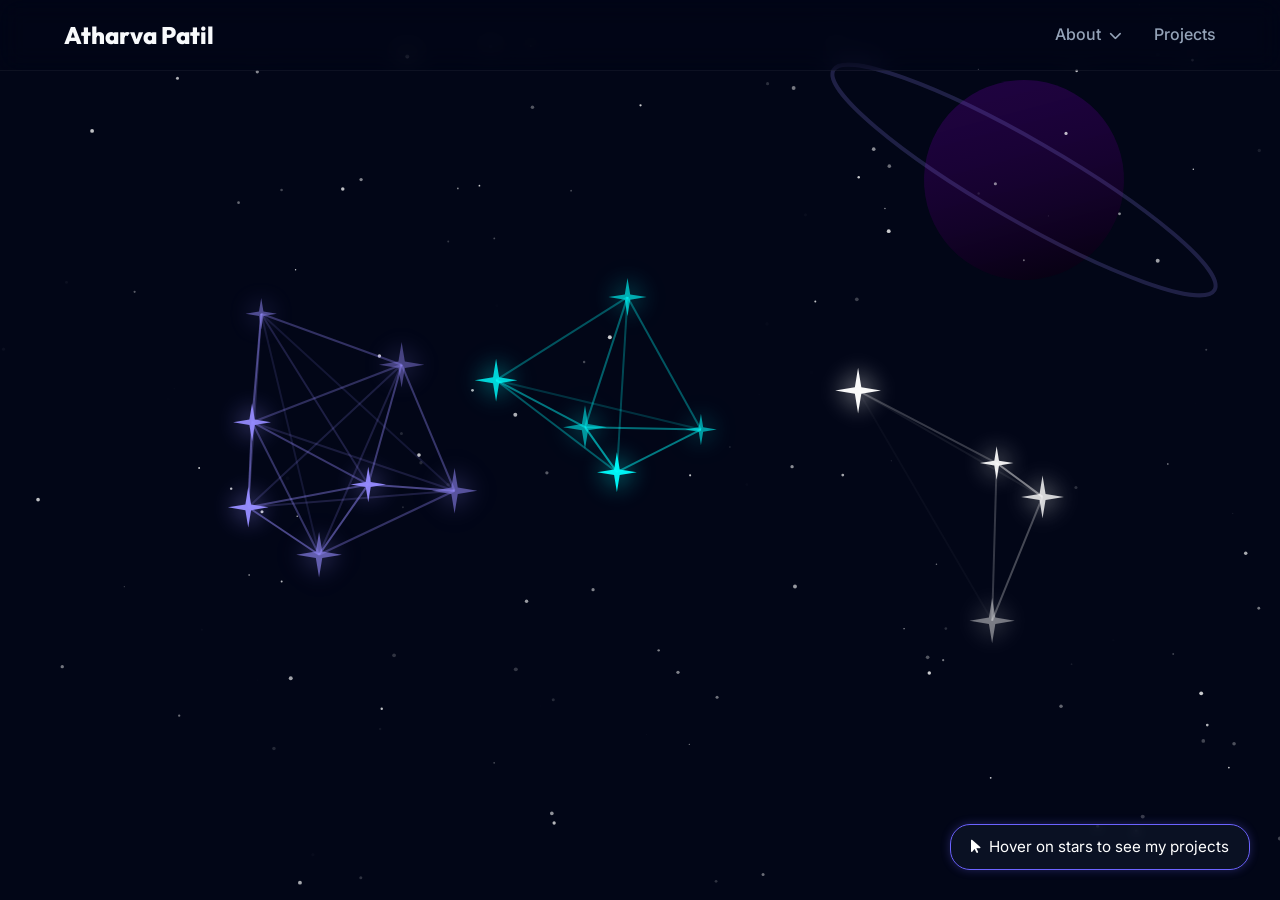
==== index.html @ 815e56b1 "Fix bfcache warp displacement and remove canvas tap highlight" ====
<!DOCTYPE html>
<html lang="en">
<head>
    <meta charset="UTF-8">
    <meta name="viewport" content="width=device-width, initial-scale=1.0">
    <title>All Projects | Atharva Patil</title>
    <link rel="stylesheet" href="style.css">
    <link rel="preconnect" href="https://fonts.googleapis.com">
    <link rel="preconnect" href="https://fonts.gstatic.com" crossorigin>
    <link href="https://fonts.googleapis.com/css2?family=Inter:wght@300;400;500;600&family=Outfit:wght@400;600;700;800&display=swap" rel="stylesheet">
    <link rel="stylesheet" href="https://cdnjs.cloudflare.com/ajax/libs/font-awesome/6.4.0/css/all.min.css">
</head>
<body style="overflow: hidden;">
    <nav class="navbar scrolled">
        <div class="logo"><a href="about.html" style="color:inherit; text-decoration:none;">Atharva Patil</a></div>
        <ul class="nav-links">
            <li class="dropdown">
                <a href="about.html" class="dropbtn">About <i class="fas fa-chevron-down" style="font-size: 0.8em; margin-left: 4px;"></i></a>
                <div class="dropdown-content">
                    <a href="about.html#experience">Experience</a>
                    <a href="about.html#skills">Skills</a>
                    <a href="about.html#contact">Contact</a>
                </div>
            </li>
            <li><a href="index.html" class="highlight">Projects</a></li>
        </ul>
    </nav>

    <section id="constellation-section" style="position: relative; width: 100vw; height: 100vh; overflow: hidden; display: flex; flex-direction: column; justify-content: center; align-items: center; background: linear-gradient(rgba(2, 6, 23, 0.93), rgba(2, 6, 23, 0.98)), url('https://www.nasa.gov/wp-content/uploads/2023/03/main_image_star-forming_region_carina_nircam_final-5mb.jpg') no-repeat center center / cover;">
        <!-- Container has pointer-events: none so it doesn't block canvas hovers -->
        <div class="container" style="position: absolute; top: 120px; left: 0; width: 100%; z-index: 10; text-align: center; pointer-events: none;">
            <h2 class="section-title reveal" style="margin-bottom: 0.5rem; justify-content: center;">Project Universe</h2>
            
            <div class="projects-filter reveal" style="margin-top: 1rem; margin-bottom: 2rem; display: flex; gap: 1rem; flex-wrap: wrap; justify-content: center; pointer-events: auto;">
                <button class="filter-btn active" data-filter="all" style="padding: 0.5rem 1rem; border-radius: 20px; background: var(--primary); border: none; color: white; cursor: pointer; font-family: 'Inter'; font-weight: 600;">All</button>
                <button class="filter-btn" data-filter="AI/ML" style="padding: 0.5rem 1rem; border-radius: 20px; background: var(--glass-bg); border: 1px solid var(--glass-border); color: var(--text-muted); cursor: pointer; font-family: 'Inter'; font-weight: 500;">AI/ML</button>
                <button class="filter-btn" data-filter="Data Analytics" style="padding: 0.5rem 1rem; border-radius: 20px; background: var(--glass-bg); border: 1px solid var(--glass-border); color: var(--text-muted); cursor: pointer; font-family: 'Inter'; font-weight: 500;">Data Analytics</button>
                <button class="filter-btn" data-filter="Cloud/Full-Stack" style="padding: 0.5rem 1rem; border-radius: 20px; background: var(--glass-bg); border: 1px solid var(--glass-border); color: var(--text-muted); cursor: pointer; font-family: 'Inter'; font-weight: 500;">Cloud/Full-Stack</button>
            </div>
        </div>

        <canvas id="constellationCanvas" style="position: absolute; top: 0; left: 0; width: 100%; height: 100%; cursor: crosshair; user-select: none; -webkit-user-select: none; -webkit-tap-highlight-color: transparent; outline: none;"></canvas>
        
        <div id="star-tooltip" style="position: absolute; pointer-events: none; opacity: 0; transition: opacity 0.3s; z-index: 100; transform: translate(20px, -20px);">
        <div class="glass-card" style="padding: 1rem; border-radius: 12px; width: 280px; background: rgba(15, 23, 42, 0.9); box-shadow: 0 10px 40px rgba(0,0,0,0.8); border-color: rgba(255,255,255,0.1);">
            <img id="tooltip-image" src="" alt="Project Preview" style="width: 100%; height: 130px; object-fit: cover; border-radius: 8px; margin-bottom: 0.75rem; display: none; border: 1px solid rgba(255,255,255,0.1);">
            <h4 id="tooltip-title" style="margin-bottom: 0.25rem; font-size: 1.1rem; line-height: 1.2; text-shadow: 0 2px 4px rgba(0,0,0,0.5);">Project Title</h4>
            <span id="tooltip-category" style="font-size: 0.8rem; color: var(--secondary); font-weight: 600; display: block; margin-bottom: 0.5rem; text-transform: uppercase; letter-spacing: 0.5px;">Category</span>
            <p id="tooltip-desc" style="font-size: 0.85rem; color: var(--text-muted); line-height: 1.4; display: -webkit-box; -webkit-line-clamp: 3; -webkit-box-orient: vertical; overflow: hidden;">Description goes here...</p>
        </div>
    </div>     <!-- Hover Hint -->
        <div style="position: absolute; bottom: 30px; right: 30px; z-index: 100; pointer-events: none; color: white; font-family: 'Inter', sans-serif; font-size: 0.95rem; display: flex; align-items: center; gap: 8px; background: rgba(15, 23, 42, 0.7); padding: 10px 20px; border-radius: 20px; border: 1px solid var(--primary); backdrop-filter: blur(4px); box-shadow: 0 0 10px rgba(108, 99, 255, 0.3);">
            <i class="fas fa-mouse-pointer"></i> Hover on stars to see my projects
        </div>
    </section>

    <script src="data.js"></script>
    <script src="constellation.js"></script>
    <script src="projects.js"></script>
</body>
</html>
---- style.css ----
:root {
    --bg-dark: #020617;
    --bg-light: #0f172a;
    --primary: #6C63FF;
    --primary-glow: rgba(108, 99, 255, 0.5);
    --secondary: #00FFFF;
    --text-main: #f8fafc;
    --text-muted: #94a3b8;
    --glass-bg: rgba(30, 41, 59, 0.4);
    --glass-border: rgba(255, 255, 255, 0.05);
    --transition: all 0.3s cubic-bezier(0.4, 0, 0.2, 1);
}

* {
    margin: 0;
    padding: 0;
    box-sizing: border-box;
}

html {
    scroll-behavior: smooth;
}

body {
    font-family: 'Inter', sans-serif;
    background-color: var(--bg-dark);
    color: var(--text-main);
    line-height: 1.6;
    overflow-x: hidden;
}

h1, h2, h3, h4 {
    font-family: 'Outfit', sans-serif;
}

.container {
    max-width: 1200px;
    margin: 0 auto;
    padding: 0 2rem;
}

/* Glassmorphism utility */
.glass-card {
    background: var(--glass-bg);
    backdrop-filter: blur(12px);
    -webkit-backdrop-filter: blur(12px);
    border: 1px solid var(--glass-border);
    border-radius: 16px;
    padding: 2rem;
    transition: var(--transition);
}

.glass-card:hover {
    transform: translateY(-5px);
    border-color: rgba(108, 99, 255, 0.3);
    box-shadow: 0 10px 30px -10px var(--primary-glow);
}

/* Buttons */
.btn-primary, .btn-secondary {
    display: inline-flex;
    align-items: center;
    gap: 0.5rem;
    padding: 0.75rem 1.5rem;
    border-radius: 8px;
    font-weight: 600;
    text-decoration: none;
    transition: var(--transition);
    cursor: pointer;
    border: none;
    font-size: 1rem;
    font-family: 'Inter', sans-serif;
}

.btn-primary {
    background: var(--primary);
    color: white;
    box-shadow: 0 4px 14px 0 var(--primary-glow);
}

.btn-primary:hover {
    background: #5b54db;
    transform: translateY(-2px);
    box-shadow: 0 6px 20px rgba(108, 99, 255, 0.6);
}

.btn-secondary {
    background: transparent;
    color: var(--text-main);
    border: 1px solid var(--glass-border);
}

.btn-secondary:hover {
    border-color: var(--primary);
    color: var(--primary);
}

/* Typography highlights */
.highlight {
    color: var(--primary);
}

/* Navbar */
.navbar {
    position: fixed;
    top: 0;
    width: 100%;
    padding: 1.5rem 5%;
    display: flex;
    justify-content: space-between;
    align-items: center;
    z-index: 1000;
    transition: var(--transition);
}

.navbar.scrolled {
    padding: 1rem 5%;
    background: rgba(2, 6, 23, 0.1);
    backdrop-filter: blur(12px);
    -webkit-backdrop-filter: blur(12px);
    border-bottom: 1px solid var(--glass-border);
}

.logo {
    font-family: 'Outfit', sans-serif;
    font-size: 1.5rem;
    font-weight: 800;
}

.logo span {
    color: var(--primary);
}

.nav-links {
    display: flex;
    list-style: none;
    gap: 2rem;
    align-items: center;
}

.nav-links a {
    color: var(--text-muted);
    text-decoration: none;
    font-weight: 500;
    transition: var(--transition);
}

.nav-links a:hover {
    color: var(--primary);
}

/* Dropdown */
.dropdown {
    position: relative;
    display: inline-block;
}

.dropdown-content {
    display: none;
    position: absolute;
    background: var(--bg-dark);
    backdrop-filter: blur(12px);
    border: 1px solid var(--glass-border);
    min-width: 150px;
    box-shadow: 0px 8px 16px 0px rgba(0,0,0,0.5);
    z-index: 1001;
    border-radius: 8px;
    top: 100%;
    left: 0;
    overflow: hidden;
}

.dropdown-content a {
    color: var(--text-muted);
    padding: 12px 16px;
    text-decoration: none;
    display: block;
    transition: var(--transition);
}

.dropdown-content a:hover {
    background-color: rgba(255, 255, 255, 0.05);
    color: var(--primary);
}

.dropdown:hover .dropdown-content {
    display: block;
}

.hamburger {
    display: none;
    font-size: 1.5rem;
    cursor: pointer;
}

/* Hero Section */
.hero {
    min-height: 80vh;
    display: flex;
    align-items: center;
    padding: 0 5%;
    position: relative;
    background-image: url('assets/hero-bg.png');
    background-size: cover;
    background-position: center;
}

/* Gradient overlay for readability */
.hero::before {
    content: '';
    position: absolute;
    inset: 0;
    background: linear-gradient(90deg, var(--bg-dark) 0%, rgba(2,6,23,0.7) 100%);
    z-index: 1;
}

.hero-content {
    position: relative;
    z-index: 2;
    max-width: 800px;
}

.hero h1 {
    font-size: clamp(3rem, 5vw, 5rem);
    line-height: 1.1;
    margin-bottom: 1rem;
}

.hero h2 {
    font-size: clamp(1.5rem, 3vw, 2.5rem);
    color: var(--text-muted);
    margin-bottom: 1.5rem;
    height: 3rem; /* Prevents layout shift during typing */
}

.cursor {
    display: inline-block;
    width: 3px;
    background-color: var(--primary);
    animation: blink 1s infinite;
    margin-left: 5px;
}

@keyframes blink {
    0%, 100% { opacity: 1; }
    50% { opacity: 0; }
}

.hero p {
    font-size: 1.1rem;
    color: var(--text-muted);
    max-width: 600px;
    margin-bottom: 2rem;
}

.social-links {
    display: flex;
    gap: 1.5rem;
    margin-bottom: 2.5rem;
}

.social-links a {
    color: var(--text-muted);
    font-size: 1.5rem;
    transition: var(--transition);
}

.social-links a:hover {
    color: var(--primary);
    transform: translateY(-3px);
}

/* Sections Global */
section {
    padding: 100px 0;
}

.section-title {
    font-size: 2.5rem;
    margin-bottom: 3rem;
    display: flex;
    align-items: center;
    gap: 1rem;
}

.section-title::after {
    content: '';
    height: 1px;
    flex: 1;
    background: var(--glass-border);
}

/* About Section */
.about-section {
    padding-top: 40px;
}

.about-grid {
    display: grid;
    grid-template-columns: 1fr 1fr;
    gap: 4rem;
    align-items: center;
}

.about-text p {
    color: var(--text-muted);
    font-size: 1.1rem;
    margin-bottom: 2rem;
}

.contact-info p {
    margin-bottom: 0.5rem;
    display: flex;
    align-items: center;
    gap: 0.75rem;
    color: var(--text-main);
}

.contact-info i {
    color: var(--primary);
}

.education-cards {
    display: flex;
    flex-direction: column;
    gap: 1.5rem;
}

.education-card h3 {
    margin: 1rem 0 0.5rem;
    color: var(--secondary);
}

.edu-icon {
    font-size: 2rem;
    color: var(--primary);
}

.institution {
    font-weight: 600;
}

.date, .gpa, .minor {
    color: var(--text-muted);
    font-size: 0.9rem;
    margin-top: 0.25rem;
}

/* Experience Timeline */
.timeline {
    position: relative;
    max-width: 800px;
    margin: 0 auto;
}

.timeline::before {
    content: '';
    position: absolute;
    left: 20px;
    top: 0;
    height: 100%;
    width: 2px;
    background: var(--glass-border);
}

.timeline-item {
    position: relative;
    margin-bottom: 3rem;
    padding-left: 60px;
}

.timeline-dot {
    position: absolute;
    left: 15px;
    top: 30px;
    width: 12px;
    height: 12px;
    border-radius: 50%;
    background: var(--primary);
    box-shadow: 0 0 10px var(--primary);
}

.timeline-content h3 {
    font-size: 1.5rem;
    color: var(--text-main);
}

.timeline-content h4 {
    font-size: 1.1rem;
    color: var(--secondary);
    margin-bottom: 0.5rem;
}

.timeline-content .date {
    display: inline-block;
    padding: 0.25rem 0.75rem;
    background: rgba(255,255,255,0.05);
    border-radius: 20px;
    font-size: 0.85rem;
    margin-bottom: 1rem;
}

.timeline-content ul {
    margin-left: 1.2rem;
    color: var(--text-muted);
    margin-bottom: 1.5rem;
}

.timeline-content li {
    margin-bottom: 0.5rem;
}

.tech-stack {
    display: flex;
    gap: 0.5rem;
    flex-wrap: wrap;
}

.tech-stack span {
    font-size: 0.8rem;
    padding: 0.25rem 0.75rem;
    border-radius: 4px;
    background: rgba(108, 99, 255, 0.1);
    color: var(--secondary);
    border: 1px solid rgba(108, 99, 255, 0.2);
}

/* Projects Grid */
.projects-grid {
    display: grid;
    grid-template-columns: repeat(auto-fit, minmax(300px, 1fr));
    gap: 2rem;
}

.project-card {
    display: flex;
    flex-direction: column;
    justify-content: space-between;
}

.project-header {
    display: flex;
    justify-content: space-between;
    align-items: center;
    margin-bottom: 1.5rem;
}

.project-icon {
    font-size: 2.5rem;
    color: var(--primary);
}

.project-links a {
    color: var(--text-main);
    font-size: 1.2rem;
    transition: var(--transition);
}

.project-links a:hover {
    color: var(--primary);
}

.project-content h3 {
    margin-bottom: 1rem;
    font-size: 1.3rem;
}

.project-content p {
    color: var(--text-muted);
    font-size: 0.95rem;
    margin-bottom: 1.5rem;
}

/* Skills */
.skills-grid {
    display: grid;
    grid-template-columns: repeat(auto-fit, minmax(250px, 1fr));
    gap: 2rem;
}

.skill-category {
    text-align: center;
}

.skill-icon {
    font-size: 2.5rem;
    color: var(--secondary);
    margin-bottom: 1rem;
}

.skill-category h3 {
    margin-bottom: 1.5rem;
}

.tech-stack.wrap {
    justify-content: center;
    gap: 0.75rem;
}

/* Contact */
.contact-section {
    padding-bottom: 150px;
}

.contact-card {
    text-align: center;
    padding: 4rem 2rem;
    background: linear-gradient(135deg, var(--glass-bg), rgba(108, 99, 255, 0.05));
}

.contact-card h2 {
    font-size: 2.5rem;
    margin-bottom: 1rem;
}

.contact-card p {
    color: var(--text-muted);
    max-width: 600px;
    margin: 0 auto 2.5rem;
}

.contact-buttons {
    display: flex;
    justify-content: center;
    gap: 1rem;
    flex-wrap: wrap;
}

/* Footer */
footer {
    text-align: center;
    padding: 2rem;
    border-top: 1px solid var(--glass-border);
    color: var(--text-muted);
    font-size: 0.9rem;
}

/* Animations */
.reveal {
    opacity: 0;
    transform: translateY(30px);
    transition: all 0.8s ease-out;
}

.reveal.active {
    opacity: 1;
    transform: translateY(0);
}

/* Media Queries */
@media (max-width: 768px) {
    .nav-links {
        display: none; /* simple mobile menu hiding for now */
    }
    .hamburger {
        display: block;
    }
    .about-grid {
        grid-template-columns: 1fr;
    }
    .hero h1 {
        font-size: 2.5rem;
    }
    .hero h2 {
        font-size: 1.2rem;
    }
    .timeline::before {
        left: 0;
    }
    .timeline-dot {
        left: -5px;
    }
    .timeline-item {
        padding-left: 30px;
    }
}
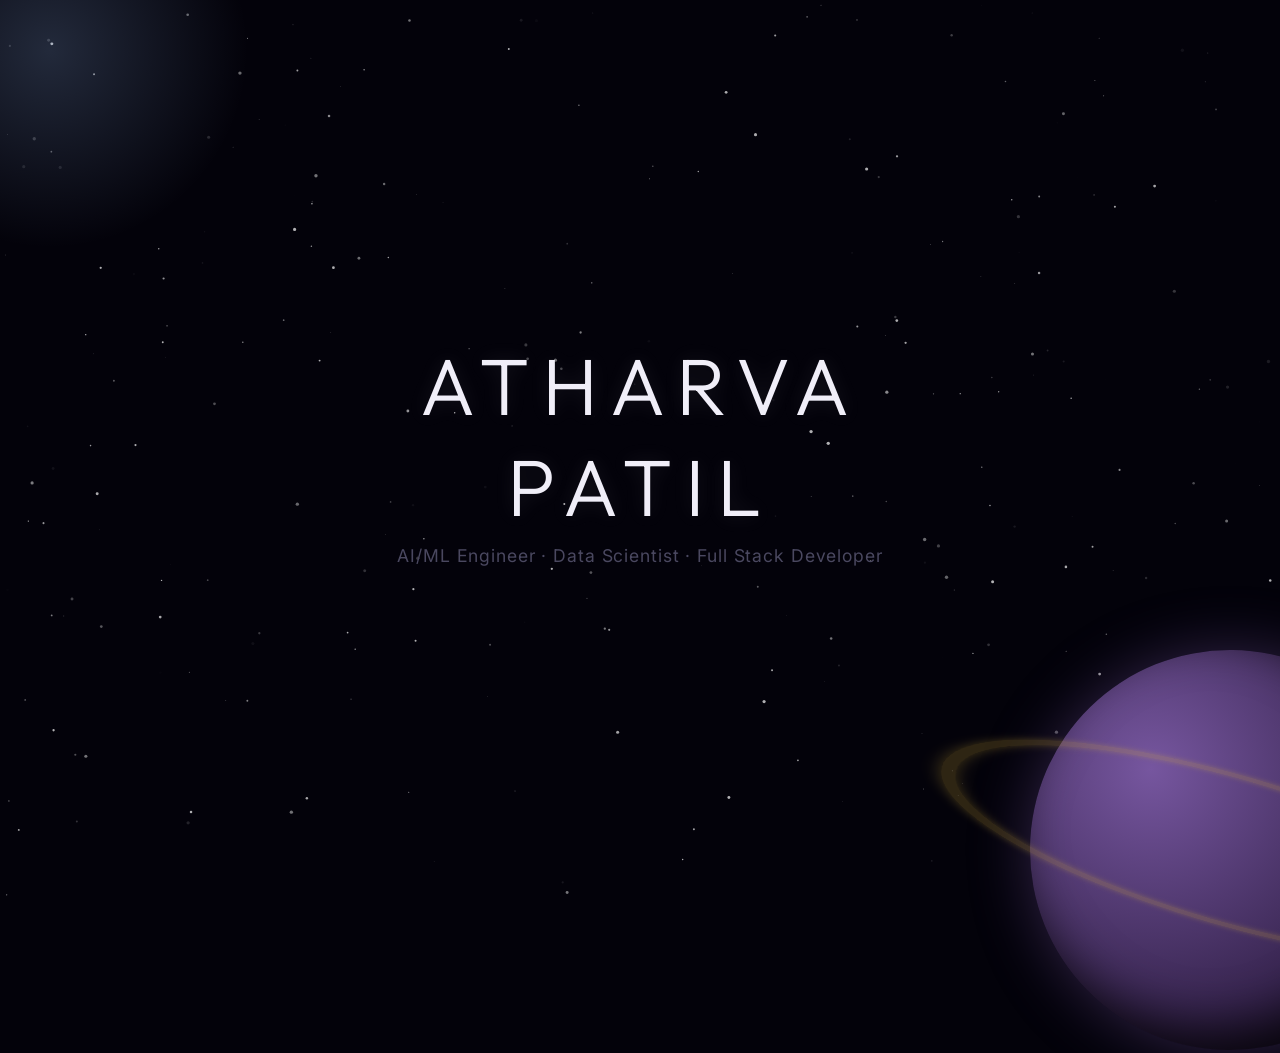
==== commit e7625f20: "Implement immersive cinematic landing page and restructure routing" ====
--- a/index.html
+++ b/index.html
@@ -3,59 +3,34 @@
 <head>
     <meta charset="UTF-8">
     <meta name="viewport" content="width=device-width, initial-scale=1.0">
-    <title>All Projects | Atharva Patil</title>
-    <link rel="stylesheet" href="style.css">
+    <title>Atharva Patil</title>
+    <link rel="stylesheet" href="landing.css">
     <link rel="preconnect" href="https://fonts.googleapis.com">
     <link rel="preconnect" href="https://fonts.gstatic.com" crossorigin>
-    <link href="https://fonts.googleapis.com/css2?family=Inter:wght@300;400;500;600&family=Outfit:wght@400;600;700;800&display=swap" rel="stylesheet">
-    <link rel="stylesheet" href="https://cdnjs.cloudflare.com/ajax/libs/font-awesome/6.4.0/css/all.min.css">
+    <link href="https://fonts.googleapis.com/css2?family=Inter:wght@300;400;500;600&family=Outfit:wght@200;300;400;600&display=swap" rel="stylesheet">
 </head>
-<body style="overflow: hidden;">
-    <nav class="navbar scrolled">
-        <div class="logo"><a href="about.html" style="color:inherit; text-decoration:none;">Atharva Patil</a></div>
-        <ul class="nav-links">
-            <li class="dropdown">
-                <a href="about.html" class="dropbtn">About <i class="fas fa-chevron-down" style="font-size: 0.8em; margin-left: 4px;"></i></a>
-                <div class="dropdown-content">
-                    <a href="about.html#experience">Experience</a>
-                    <a href="about.html#skills">Skills</a>
-                    <a href="about.html#contact">Contact</a>
-                </div>
-            </li>
-            <li><a href="index.html" class="highlight">Projects</a></li>
-        </ul>
-    </nav>
+<body>
+    <canvas id="starfield"></canvas>
+    
+    <div id="center-content">
+        <h1 class="name">Atharva Patil</h1>
+        <p class="roles">AI/ML Engineer &middot; Data Scientist &middot; Full Stack Developer</p>
+    </div>
 
-    <section id="constellation-section" style="position: relative; width: 100vw; height: 100vh; overflow: hidden; display: flex; flex-direction: column; justify-content: center; align-items: center; background: linear-gradient(rgba(2, 6, 23, 0.93), rgba(2, 6, 23, 0.98)), url('https://www.nasa.gov/wp-content/uploads/2023/03/main_image_star-forming_region_carina_nircam_final-5mb.jpg') no-repeat center center / cover;">
-        <!-- Container has pointer-events: none so it doesn't block canvas hovers -->
-        <div class="container" style="position: absolute; top: 120px; left: 0; width: 100%; z-index: 10; text-align: center; pointer-events: none;">
-            <h2 class="section-title reveal" style="margin-bottom: 0.5rem; justify-content: center;">Project Universe</h2>
-            
-            <div class="projects-filter reveal" style="margin-top: 1rem; margin-bottom: 2rem; display: flex; gap: 1rem; flex-wrap: wrap; justify-content: center; pointer-events: auto;">
-                <button class="filter-btn active" data-filter="all" style="padding: 0.5rem 1rem; border-radius: 20px; background: var(--primary); border: none; color: white; cursor: pointer; font-family: 'Inter'; font-weight: 600;">All</button>
-                <button class="filter-btn" data-filter="AI/ML" style="padding: 0.5rem 1rem; border-radius: 20px; background: var(--glass-bg); border: 1px solid var(--glass-border); color: var(--text-muted); cursor: pointer; font-family: 'Inter'; font-weight: 500;">AI/ML</button>
-                <button class="filter-btn" data-filter="Data Analytics" style="padding: 0.5rem 1rem; border-radius: 20px; background: var(--glass-bg); border: 1px solid var(--glass-border); color: var(--text-muted); cursor: pointer; font-family: 'Inter'; font-weight: 500;">Data Analytics</button>
-                <button class="filter-btn" data-filter="Cloud/Full-Stack" style="padding: 0.5rem 1rem; border-radius: 20px; background: var(--glass-bg); border: 1px solid var(--glass-border); color: var(--text-muted); cursor: pointer; font-family: 'Inter'; font-weight: 500;">Cloud/Full-Stack</button>
-            </div>
+    <!-- Top Left Nebula (Projects Gateway) -->
+    <a href="projects.html" id="nebula-gateway" class="gateway top-left">
+        <div class="nebula-glow"></div>
+        <span class="gateway-label">Go to my Projects</span>
+    </a>
+
+    <!-- Bottom Right Planet (About Gateway) -->
+    <a href="about.html" id="planet-gateway" class="gateway bottom-right">
+        <div class="planet">
+            <div class="planet-rings"></div>
         </div>
+        <span class="gateway-label">Go to About</span>
+    </a>
 
-        <canvas id="constellationCanvas" style="position: absolute; top: 0; left: 0; width: 100%; height: 100%; cursor: crosshair; user-select: none; -webkit-user-select: none; -webkit-tap-highlight-color: transparent; outline: none;"></canvas>
-        
-        <div id="star-tooltip" style="position: absolute; pointer-events: none; opacity: 0; transition: opacity 0.3s; z-index: 100; transform: translate(20px, -20px);">
-        <div class="glass-card" style="padding: 1rem; border-radius: 12px; width: 280px; background: rgba(15, 23, 42, 0.9); box-shadow: 0 10px 40px rgba(0,0,0,0.8); border-color: rgba(255,255,255,0.1);">
-            <img id="tooltip-image" src="" alt="Project Preview" style="width: 100%; height: 130px; object-fit: cover; border-radius: 8px; margin-bottom: 0.75rem; display: none; border: 1px solid rgba(255,255,255,0.1);">
-            <h4 id="tooltip-title" style="margin-bottom: 0.25rem; font-size: 1.1rem; line-height: 1.2; text-shadow: 0 2px 4px rgba(0,0,0,0.5);">Project Title</h4>
-            <span id="tooltip-category" style="font-size: 0.8rem; color: var(--secondary); font-weight: 600; display: block; margin-bottom: 0.5rem; text-transform: uppercase; letter-spacing: 0.5px;">Category</span>
-            <p id="tooltip-desc" style="font-size: 0.85rem; color: var(--text-muted); line-height: 1.4; display: -webkit-box; -webkit-line-clamp: 3; -webkit-box-orient: vertical; overflow: hidden;">Description goes here...</p>
-        </div>
-    </div>     <!-- Hover Hint -->
-        <div style="position: absolute; bottom: 30px; right: 30px; z-index: 100; pointer-events: none; color: white; font-family: 'Inter', sans-serif; font-size: 0.95rem; display: flex; align-items: center; gap: 8px; background: rgba(15, 23, 42, 0.7); padding: 10px 20px; border-radius: 20px; border: 1px solid var(--primary); backdrop-filter: blur(4px); box-shadow: 0 0 10px rgba(108, 99, 255, 0.3);">
-            <i class="fas fa-mouse-pointer"></i> Hover on stars to see my projects
-        </div>
-    </section>
-
-    <script src="data.js"></script>
-    <script src="constellation.js"></script>
-    <script src="projects.js"></script>
+    <script src="landing.js"></script>
 </body>
 </html>
--- a/landing.css
+++ b/landing.css
@@ -0,0 +1,217 @@
+:root {
+    --bg-color: #03020A;
+    --text-name: #F0EEF8;
+    --text-roles: #4A4860;
+    --nebula-glow: rgba(160, 200, 255, 0.4);
+    --planet-base: #5a3e7a;
+    --planet-ring: #d4af37;
+}
+
+* {
+    margin: 0;
+    padding: 0;
+    box-sizing: border-box;
+}
+
+body {
+    background-color: var(--bg-color);
+    width: 100vw;
+    height: 100vh;
+    overflow: hidden;
+    font-family: 'Outfit', sans-serif;
+    color: var(--text-name);
+    position: relative;
+    cursor: default;
+}
+
+/* Canvas Background */
+#starfield {
+    position: absolute;
+    top: 0;
+    left: 0;
+    width: 100%;
+    height: 100%;
+    z-index: 1;
+    pointer-events: none;
+}
+
+/* Center Content */
+#center-content {
+    position: absolute;
+    top: 50%;
+    left: 50%;
+    transform: translate(-50%, -50%);
+    text-align: center;
+    z-index: 10;
+    pointer-events: none;
+    transition: opacity 0.5s ease;
+}
+
+.name {
+    font-size: 5rem;
+    font-weight: 300;
+    letter-spacing: 0.15em;
+    text-transform: uppercase;
+    margin-bottom: 0.5rem;
+    text-shadow: 0 0 20px rgba(240, 238, 248, 0.1);
+}
+
+.roles {
+    font-family: 'Inter', sans-serif;
+    font-size: 1.1rem;
+    font-weight: 400;
+    color: var(--text-roles);
+    letter-spacing: 0.05em;
+}
+
+/* Gateways */
+.gateway {
+    position: absolute;
+    z-index: 20;
+    text-decoration: none;
+    display: flex;
+    align-items: center;
+    justify-content: center;
+    cursor: pointer;
+}
+
+.gateway-label {
+    position: absolute;
+    color: var(--text-name);
+    font-size: 1rem;
+    font-weight: 300;
+    letter-spacing: 0.1em;
+    opacity: 0;
+    transition: opacity 0.5s ease;
+    white-space: nowrap;
+    text-transform: uppercase;
+    pointer-events: none;
+}
+
+.gateway:hover .gateway-label {
+    opacity: 1;
+}
+
+/* Top Left Nebula */
+.top-left {
+    top: -150px;
+    left: -150px;
+    width: 400px;
+    height: 400px;
+}
+
+.nebula-glow {
+    width: 100%;
+    height: 100%;
+    border-radius: 50%;
+    background: radial-gradient(circle, var(--nebula-glow) 0%, rgba(3,2,10,0) 70%);
+    opacity: 0.5;
+    transition: opacity 0.5s ease, transform 0.5s ease;
+}
+
+.top-left:hover .nebula-glow {
+    opacity: 0.8;
+    transform: scale(1.1);
+}
+
+.top-left .gateway-label {
+    top: 60%;
+    left: 60%;
+}
+
+/* Bottom Right Planet */
+.bottom-right {
+    bottom: -150px;
+    right: -150px;
+    width: 400px;
+    height: 400px;
+}
+
+.planet {
+    width: 100%;
+    height: 100%;
+    border-radius: 50%;
+    background: radial-gradient(circle at 30% 30%, #76569f 0%, #301f46 70%, #11091d 100%);
+    box-shadow: inset -20px -20px 50px rgba(0,0,0,0.8), 0 0 60px rgba(118, 86, 159, 0.4);
+    position: relative;
+    transition: box-shadow 0.5s ease, transform 1s cubic-bezier(0.25, 1, 0.5, 1);
+}
+
+.planet-rings {
+    position: absolute;
+    top: 50%;
+    left: 50%;
+    width: 150%;
+    height: 150%;
+    border: 15px solid rgba(212, 175, 55, 0.2);
+    border-radius: 50%;
+    transform: translate(-50%, -50%) rotateX(75deg) rotateY(15deg);
+    box-shadow: 0 0 20px rgba(212, 175, 55, 0.3), inset 0 0 20px rgba(212, 175, 55, 0.3);
+    pointer-events: none;
+}
+
+.bottom-right:hover .planet {
+    box-shadow: inset -20px -20px 50px rgba(0,0,0,0.8), 0 0 100px rgba(118, 86, 159, 0.8);
+}
+
+.bottom-right .gateway-label {
+    top: 25%;
+    right: 35%;
+}
+
+/* Transitions */
+.page-transitioning #center-content {
+    opacity: 0;
+}
+
+.page-transitioning.to-about .planet {
+    transform: scale(6) translate(-20%, -20%);
+    box-shadow: none;
+    z-index: 100;
+}
+.page-transitioning.to-about .top-left {
+    opacity: 0;
+    transition: opacity 0.5s ease;
+}
+.page-transitioning.to-about .gateway-label {
+    opacity: 0;
+}
+
+.page-transitioning.to-projects .nebula-glow {
+    transform: scale(15);
+    opacity: 1;
+    background: radial-gradient(circle, #fff 0%, var(--nebula-glow) 50%, rgba(3,2,10,1) 100%);
+    z-index: 100;
+}
+.page-transitioning.to-projects .bottom-right {
+    opacity: 0;
+    transition: opacity 0.5s ease;
+}
+.page-transitioning.to-projects .gateway-label {
+    opacity: 0;
+}
+
+/* Mobile Adjustments */
+@media (max-width: 768px) {
+    .name {
+        font-size: 3rem;
+    }
+    .roles {
+        font-size: 0.9rem;
+    }
+    .top-left {
+        width: 300px;
+        height: 300px;
+        top: -100px;
+        left: -100px;
+    }
+    .bottom-right {
+        width: 300px;
+        height: 300px;
+        bottom: -100px;
+        right: -100px;
+    }
+    .gateway-label {
+        font-size: 0.8rem;
+    }
+}
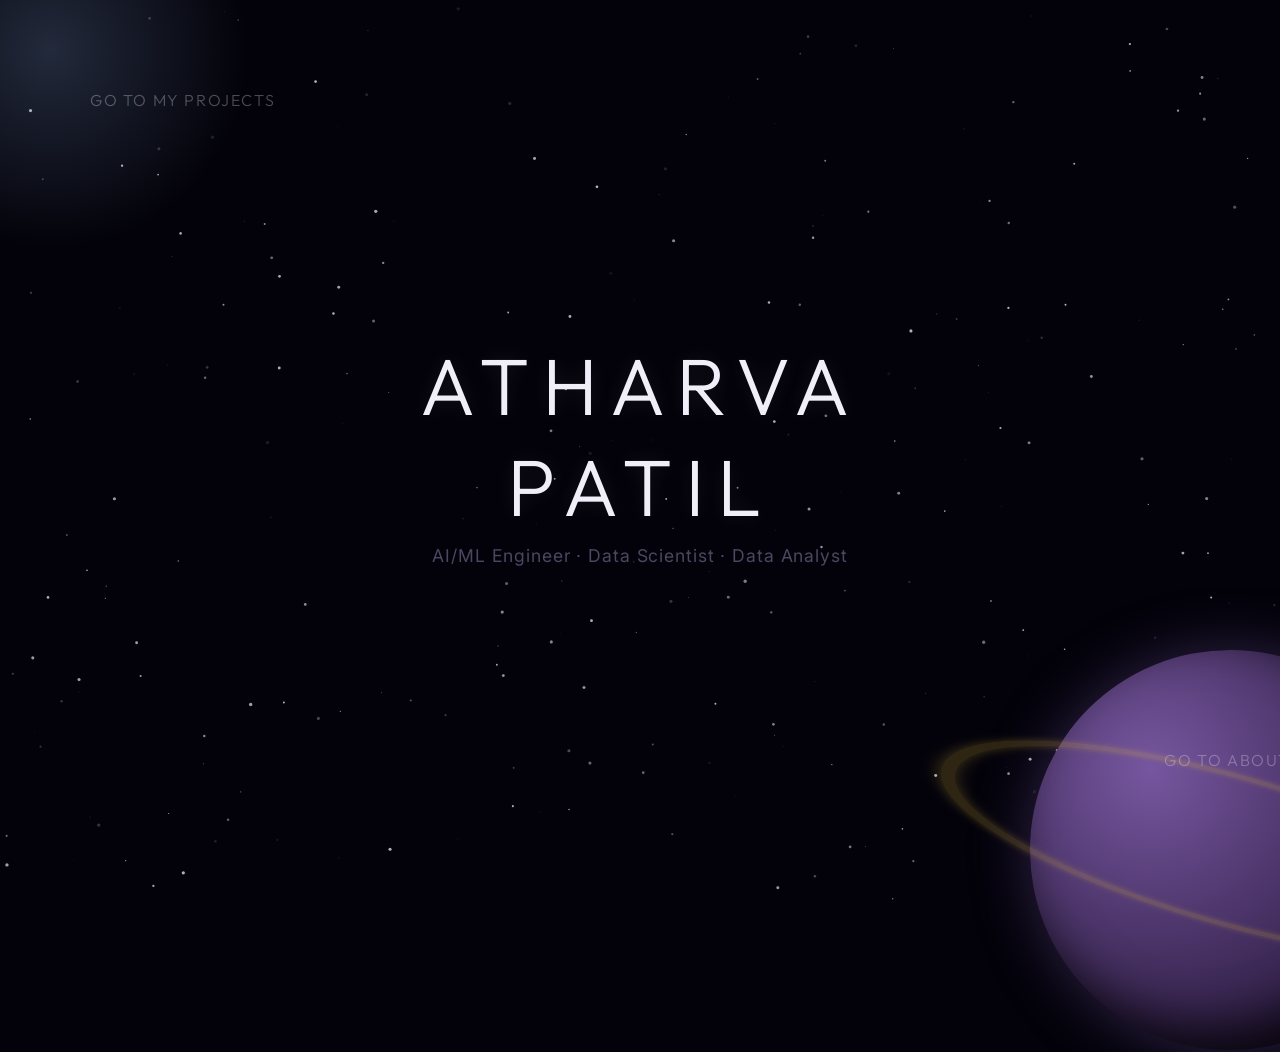
==== commit 3b2a386a: "Add scroll-linked background planet rotation on About page" ====
--- a/index.html
+++ b/index.html
@@ -14,7 +14,7 @@
     
     <div id="center-content">
         <h1 class="name">Atharva Patil</h1>
-        <p class="roles">AI/ML Engineer &middot; Data Scientist &middot; Full Stack Developer</p>
+        <p class="roles">AI/ML Engineer &middot; Data Scientist &middot; Data Analyst</p>
     </div>
 
     <!-- Top Left Nebula (Projects Gateway) -->
--- a/landing.css
+++ b/landing.css
@@ -81,7 +81,7 @@
     font-size: 1rem;
     font-weight: 300;
     letter-spacing: 0.1em;
-    opacity: 0;
+    opacity: 0.3;
     transition: opacity 0.5s ease;
     white-space: nowrap;
     text-transform: uppercase;
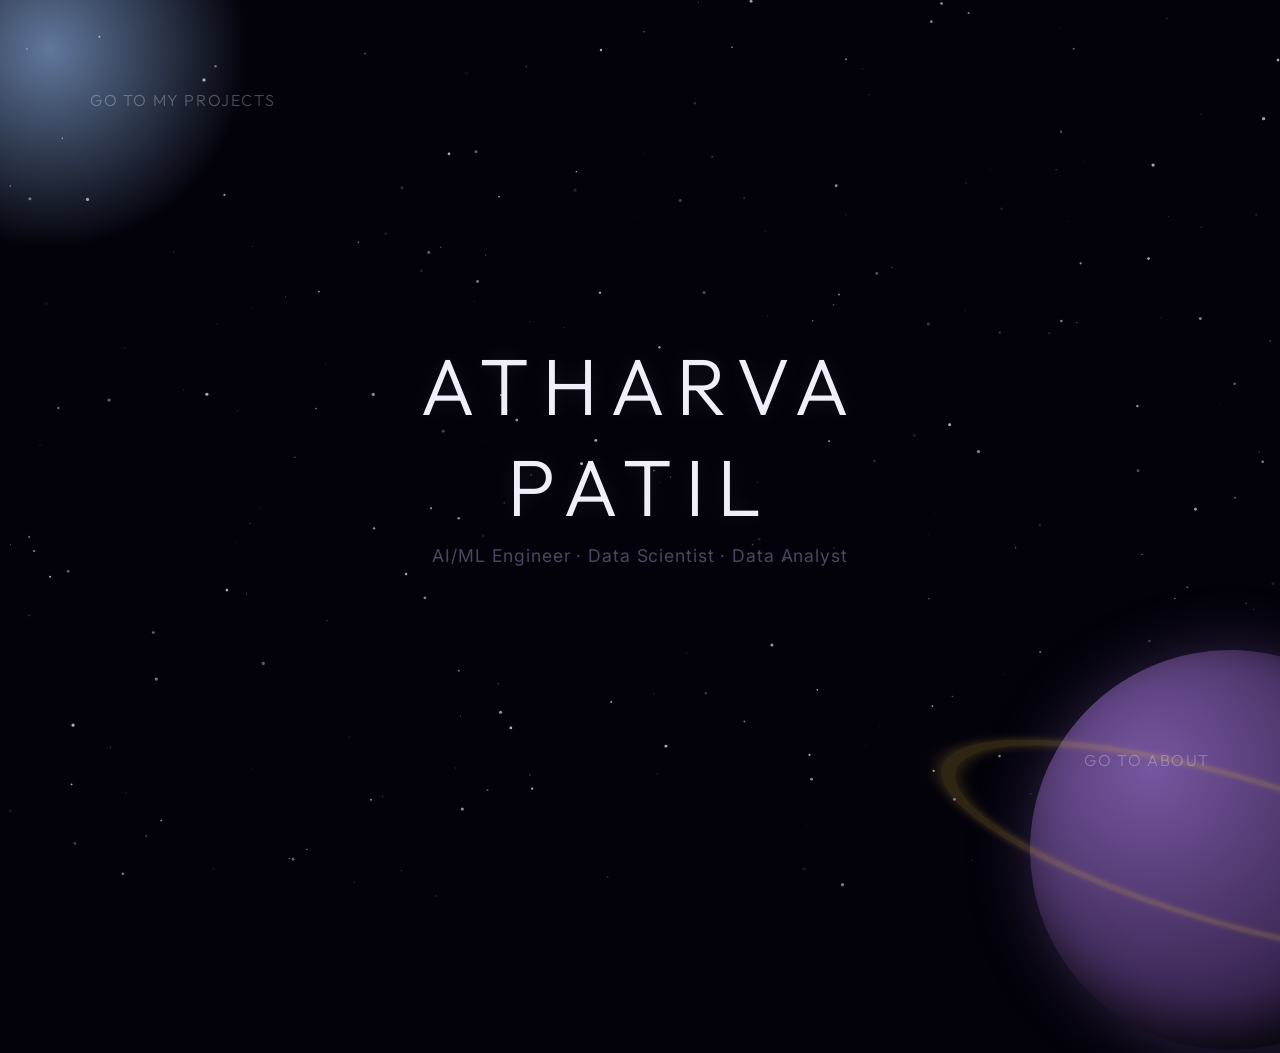
==== commit 76ec884a: "Force cache bust on GitHub Pages" ====
--- a/index.html
+++ b/index.html
@@ -4,7 +4,7 @@
     <meta charset="UTF-8">
     <meta name="viewport" content="width=device-width, initial-scale=1.0">
     <title>Atharva Patil</title>
-    <link rel="stylesheet" href="landing.css">
+    <link rel="stylesheet" href="landing.css?v=2">
     <link rel="preconnect" href="https://fonts.googleapis.com">
     <link rel="preconnect" href="https://fonts.gstatic.com" crossorigin>
     <link href="https://fonts.googleapis.com/css2?family=Inter:wght@300;400;500;600&family=Outfit:wght@200;300;400;600&display=swap" rel="stylesheet">
@@ -31,6 +31,6 @@
         <span class="gateway-label">Go to About</span>
     </a>
 
-    <script src="landing.js"></script>
+    <script src="landing.js?v=2"></script>
 </body>
 </html>
--- a/landing.css
+++ b/landing.css
@@ -2,7 +2,7 @@
     --bg-color: #03020A;
     --text-name: #F0EEF8;
     --text-roles: #4A4860;
-    --nebula-glow: rgba(160, 200, 255, 0.4);
+    --nebula-glow: rgba(160, 200, 255, 0.7);
     --planet-base: #5a3e7a;
     --planet-ring: #d4af37;
 }
@@ -105,12 +105,12 @@
     height: 100%;
     border-radius: 50%;
     background: radial-gradient(circle, var(--nebula-glow) 0%, rgba(3,2,10,0) 70%);
-    opacity: 0.5;
+    opacity: 0.85;
     transition: opacity 0.5s ease, transform 0.5s ease;
 }
 
 .top-left:hover .nebula-glow {
-    opacity: 0.8;
+    opacity: 1;
     transform: scale(1.1);
 }
 
@@ -156,7 +156,7 @@
 
 .bottom-right .gateway-label {
     top: 25%;
-    right: 35%;
+    right: 55%;
 }
 
 /* Transitions */
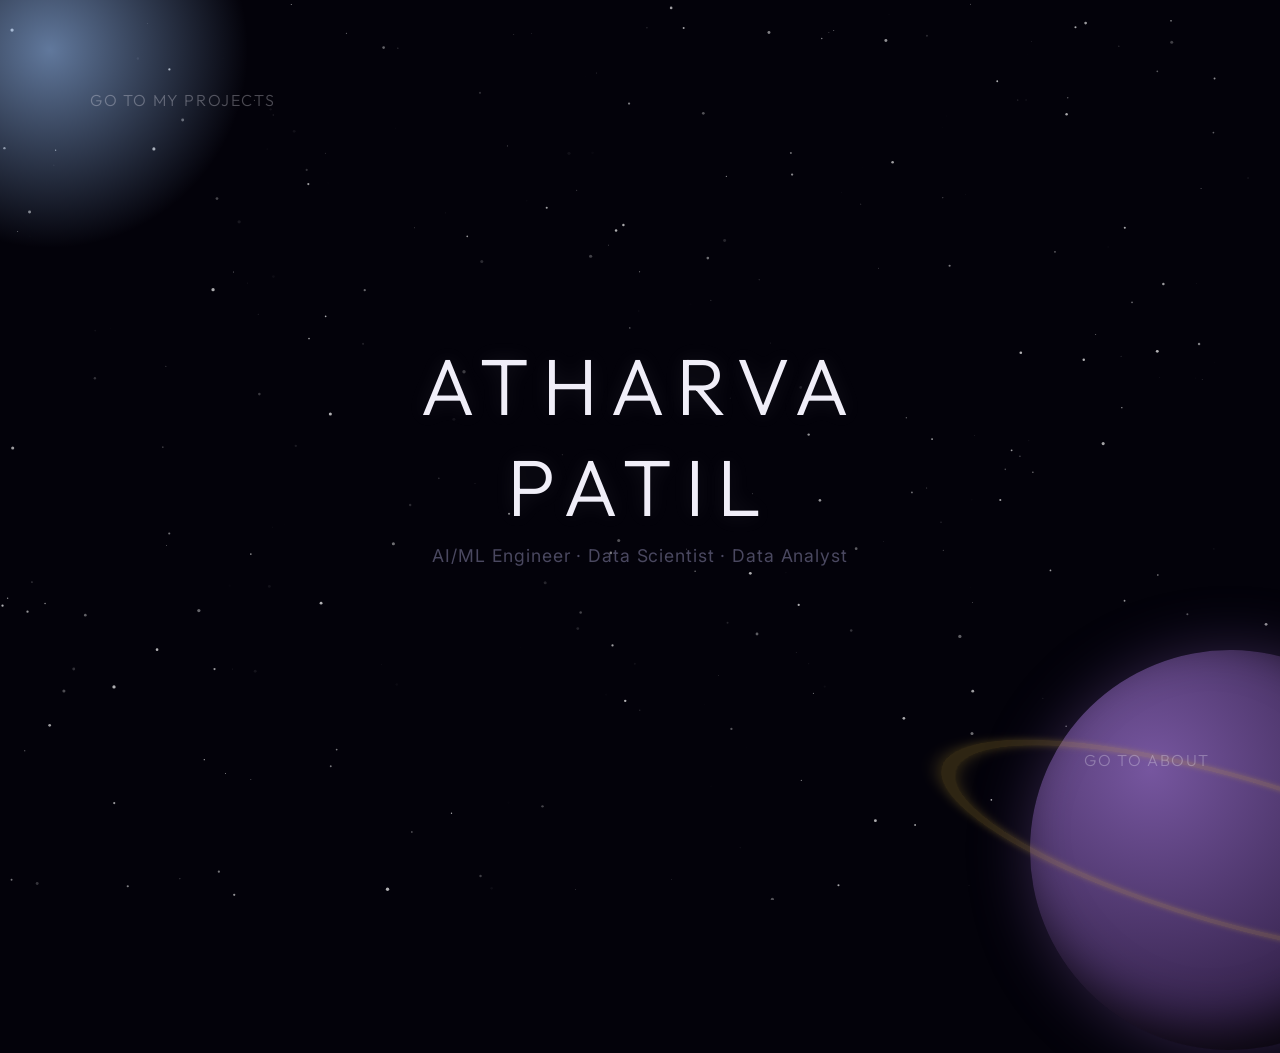
==== commit 08a22ea3: "Add profile picture as favicon site-wide" ====
--- a/index.html
+++ b/index.html
@@ -8,6 +8,7 @@
     <link rel="preconnect" href="https://fonts.googleapis.com">
     <link rel="preconnect" href="https://fonts.gstatic.com" crossorigin>
     <link href="https://fonts.googleapis.com/css2?family=Inter:wght@300;400;500;600&family=Outfit:wght@200;300;400;600&display=swap" rel="stylesheet">
+    <link rel="icon" type="image/jpeg" href="assets/profile.jpg">
 </head>
 <body>
     <canvas id="starfield"></canvas>
--- a/landing.css
+++ b/landing.css
@@ -32,7 +32,7 @@
     width: 100%;
     height: 100%;
     z-index: 1;
-    pointer-events: none;
+    pointer-events: auto;
 }
 
 /* Center Content */
@@ -215,3 +215,14 @@
         font-size: 0.8rem;
     }
 }
+
+@keyframes modalZoomIn {
+    0% {
+        opacity: 0;
+        transform: scale(0.9) translateY(40px);
+    }
+    100% {
+        opacity: 1;
+        transform: scale(1) translateY(0);
+    }
+}
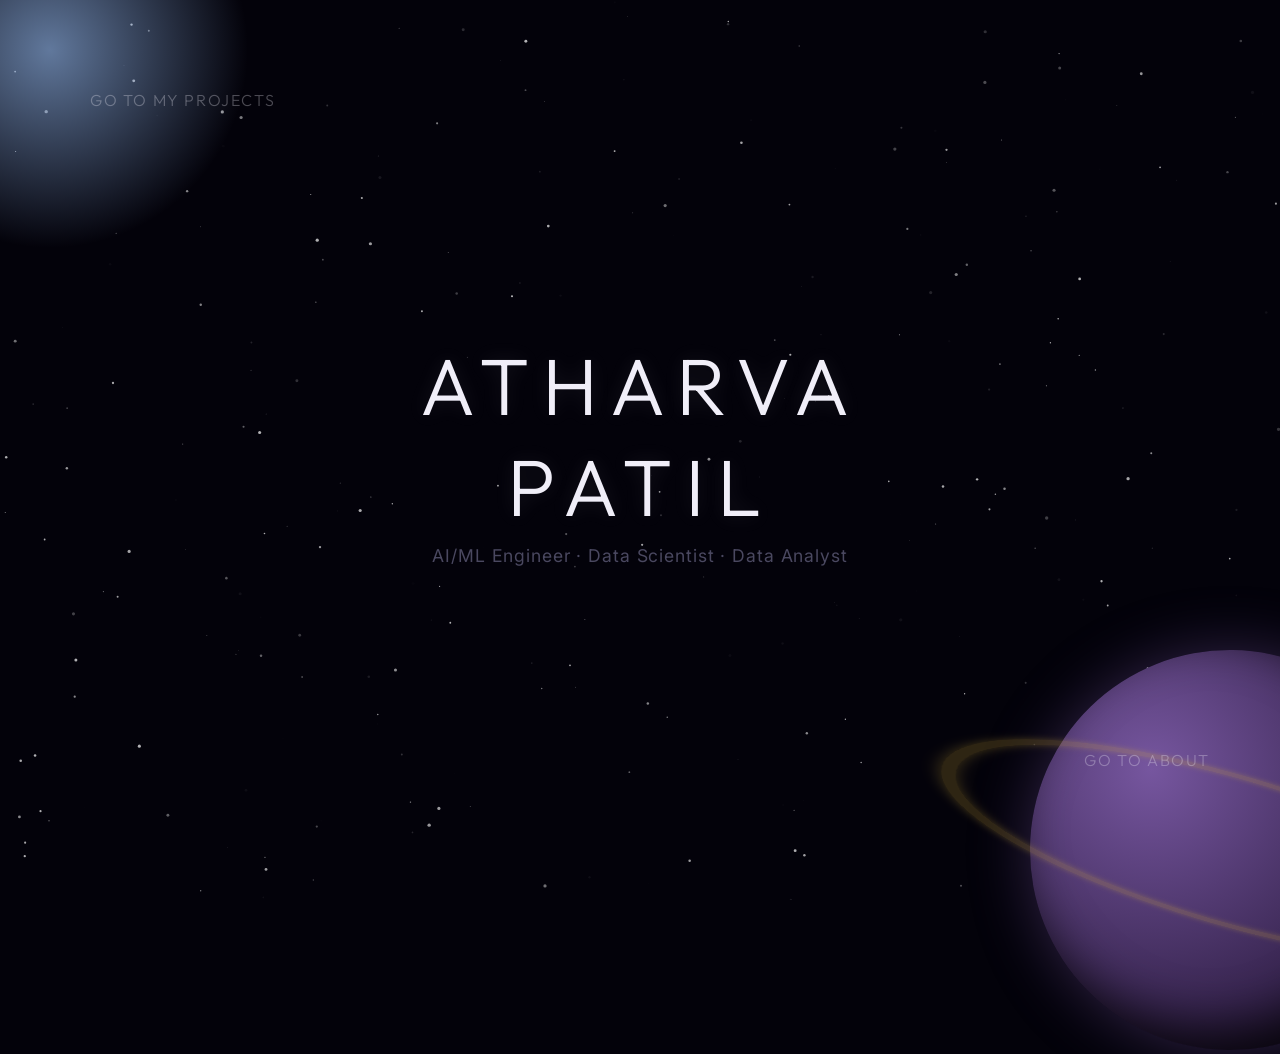
==== commit b0bf95fd: "Change favicon to circular version of logo.png" ====
--- a/index.html
+++ b/index.html
@@ -8,7 +8,7 @@
     <link rel="preconnect" href="https://fonts.googleapis.com">
     <link rel="preconnect" href="https://fonts.gstatic.com" crossorigin>
     <link href="https://fonts.googleapis.com/css2?family=Inter:wght@300;400;500;600&family=Outfit:wght@200;300;400;600&display=swap" rel="stylesheet">
-    <link rel="icon" type="image/jpeg" href="assets/profile.jpg">
+    <link rel="icon" type="image/png" href="assets/logo_circle.png">
 </head>
 <body>
     <canvas id="starfield"></canvas>
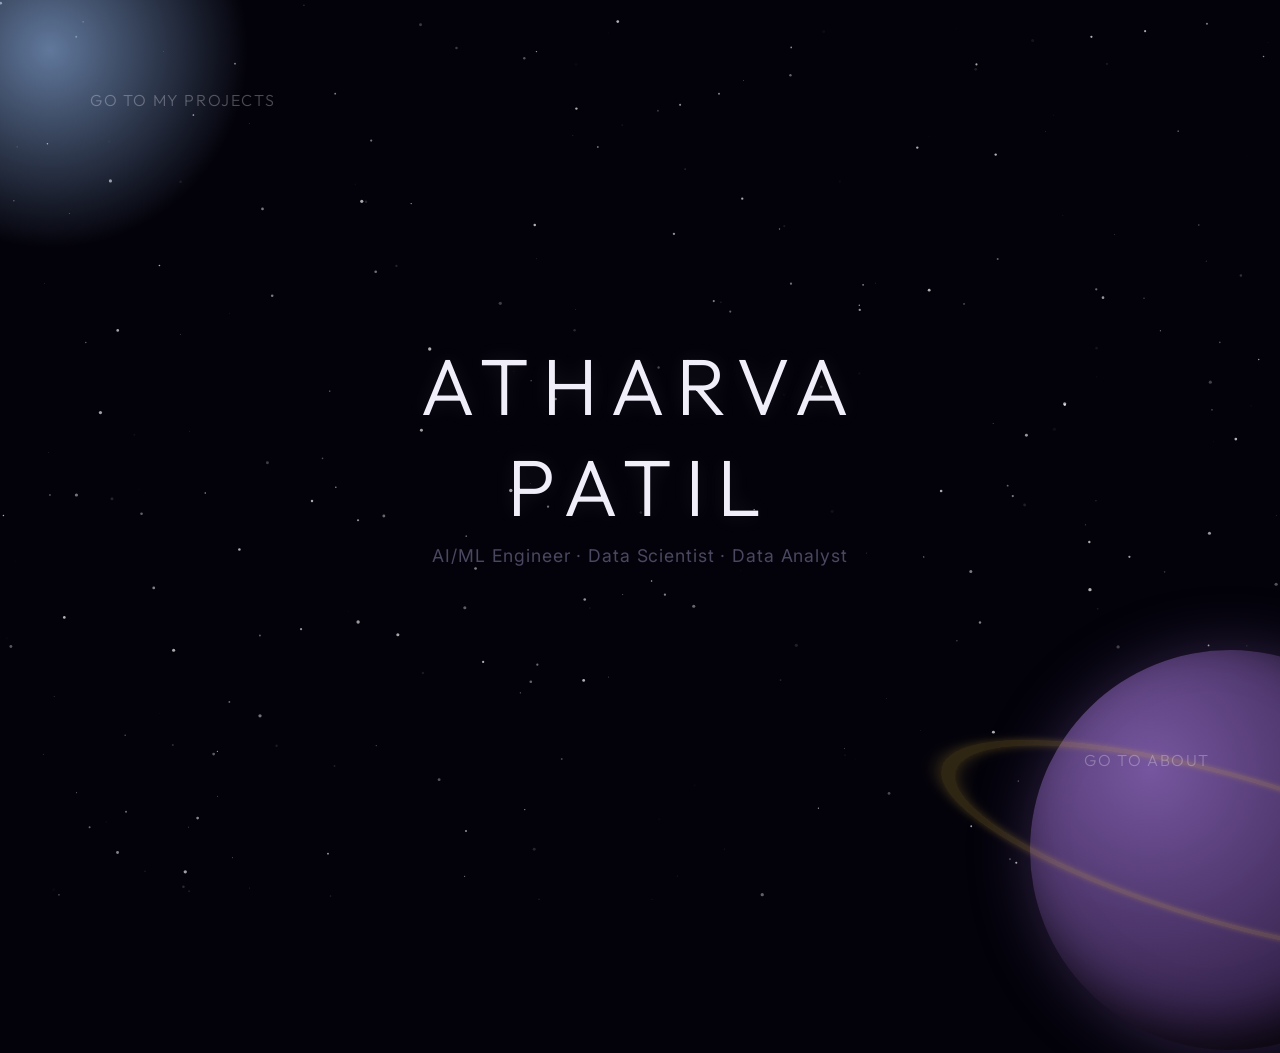
==== commit c328f9d0: "Add GA4 tracking and new experience" ====
--- a/index.html
+++ b/index.html
@@ -9,6 +9,14 @@
     <link rel="preconnect" href="https://fonts.gstatic.com" crossorigin>
     <link href="https://fonts.googleapis.com/css2?family=Inter:wght@300;400;500;600&family=Outfit:wght@200;300;400;600&display=swap" rel="stylesheet">
     <link rel="icon" type="image/png" href="assets/logo_circle.png">
+<!-- Google tag (gtag.js) -->
+<script async src="https://www.googletagmanager.com/gtag/js?id=G-QKXBWYPP16"></script>
+<script>
+  window.dataLayer = window.dataLayer || [];
+  function gtag(){dataLayer.push(arguments);}
+  gtag('js', new Date());
+  gtag('config', 'G-QKXBWYPP16');
+</script>
 </head>
 <body>
     <canvas id="starfield"></canvas>
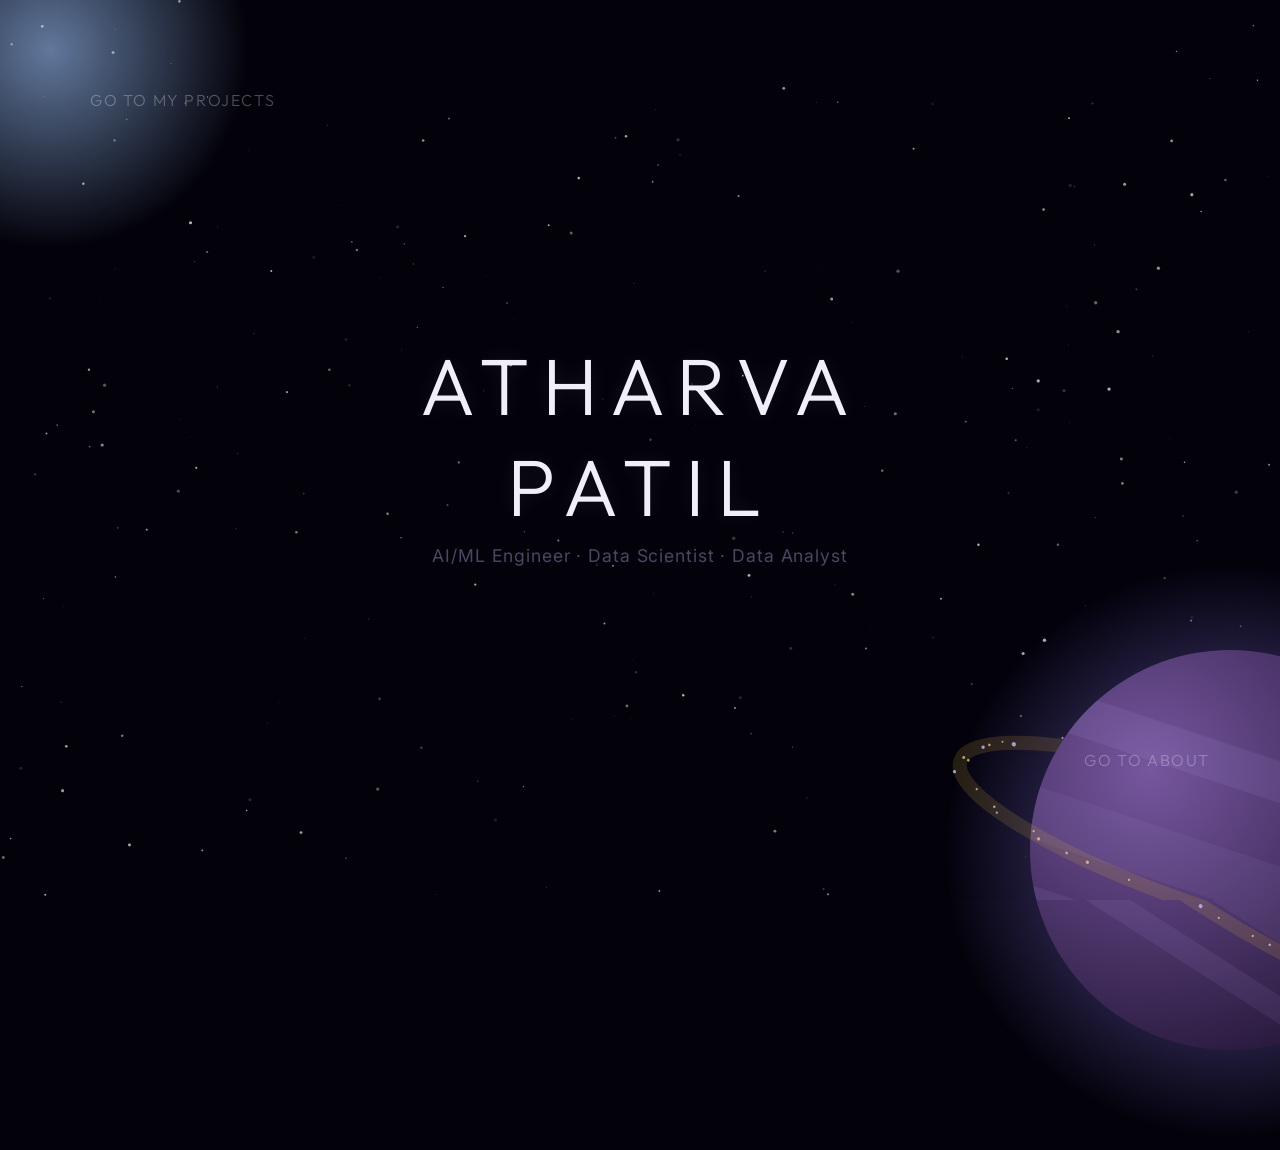
==== commit 4acbd89e: "Use the same animated planet on the home and resume pages; smooth spots about-planet.js now draws in" ====
--- a/index.html
+++ b/index.html
@@ -33,13 +33,13 @@
     </a>
 
     <!-- Bottom Right Planet (About Gateway) -->
-    <a href="about.html" id="planet-gateway" class="gateway bottom-right">
-        <div class="planet">
-            <div class="planet-rings"></div>
-        </div>
+    <a href="about.html" id="planet-gateway" class="gateway bottom-right" data-planet-box>
+        <div class="planet"></div>
+        <div class="planet-canvas-clip"><canvas class="planet-canvas" data-planet data-planet-tilt="0.32"></canvas></div>
         <span class="gateway-label">Go to About</span>
     </a>
 
     <script src="landing.js?v=2"></script>
+    <script src="about-planet.js"></script>
 </body>
 </html>
--- a/landing.css
+++ b/landing.css
@@ -127,31 +127,38 @@
     height: 400px;
 }
 
+/* The planet itself is drawn on .planet-canvas by about-planet.js (same as the about page);
+   .planet stays as an invisible disc that carries the hover glow */
 .planet {
     width: 100%;
     height: 100%;
     border-radius: 50%;
-    background: radial-gradient(circle at 30% 30%, #76569f 0%, #301f46 70%, #11091d 100%);
-    box-shadow: inset -20px -20px 50px rgba(0,0,0,0.8), 0 0 60px rgba(118, 86, 159, 0.4);
     position: relative;
     transition: box-shadow 0.5s ease, transform 1s cubic-bezier(0.25, 1, 0.5, 1);
 }
 
-.planet-rings {
-    position: absolute;
-    top: 50%;
-    left: 50%;
-    width: 150%;
-    height: 150%;
-    border: 15px solid rgba(212, 175, 55, 0.2);
-    border-radius: 50%;
-    transform: translate(-50%, -50%) rotateX(75deg) rotateY(15deg);
-    box-shadow: 0 0 20px rgba(212, 175, 55, 0.3), inset 0 0 20px rgba(212, 175, 55, 0.3);
+/* The canvas spans twice the planet's box; this clip trims its off-screen right and bottom edges
+   to where the old CSS ring reached, so the page keeps its previous width on phones */
+.planet-canvas-clip {
+    position: absolute;
+    left: -50%;
+    top: -50%;
+    width: 175%;
+    height: 175%;
+    overflow: hidden;
     pointer-events: none;
 }
 
+.planet-canvas {
+    position: absolute;
+    left: 0;
+    top: 0;
+    width: 114.2857%; /* 200% of the planet's box */
+    height: 114.2857%;
+}
+
 .bottom-right:hover .planet {
-    box-shadow: inset -20px -20px 50px rgba(0,0,0,0.8), 0 0 100px rgba(118, 86, 159, 0.8);
+    box-shadow: 0 0 100px rgba(118, 86, 159, 0.8);
 }
 
 .bottom-right .gateway-label {
